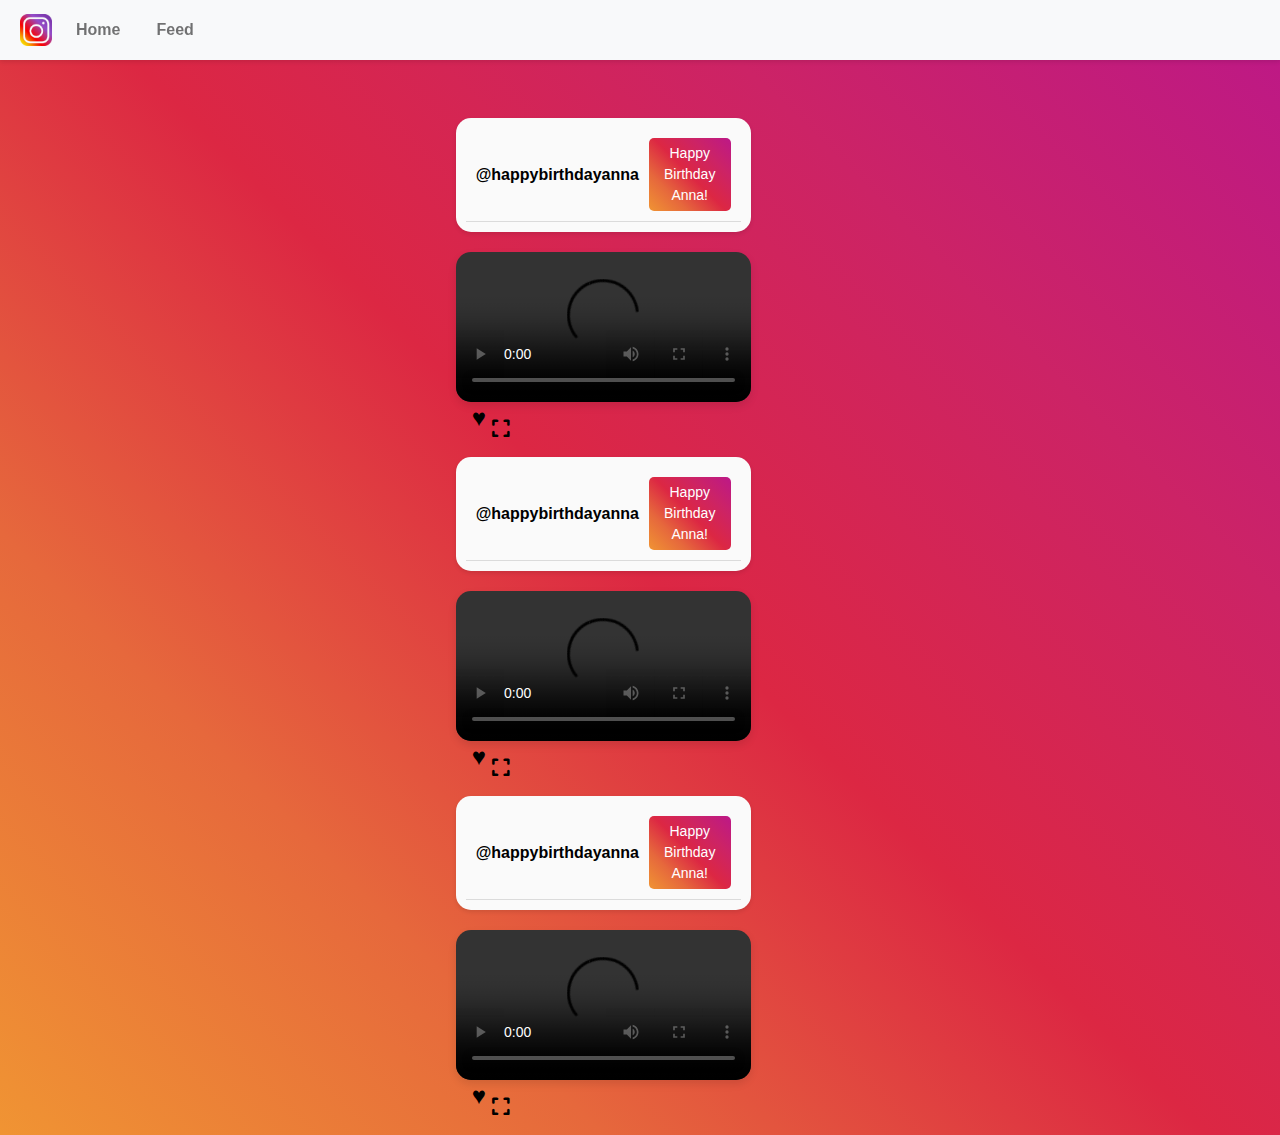
==== reels.html @ 928fd0b1 "Add all project files" ====
<!DOCTYPE html>
<html lang="en">
<head>
    <meta charset="UTF-8">
    <meta name="viewport" content="width=device-width, initial-scale=1.0">
    <title>Reels</title>
    <link href="bootstrap.min.css" rel="stylesheet">
    <link rel="stylesheet" href="styles.css">
    <link rel="icon" href="instagram-icon.png" type="image/png">
    <link rel="stylesheet" href="https://cdnjs.cloudflare.com/ajax/libs/font-awesome/6.0.0/css/all.min.css">

</head>
<body>
    <!-- Navbar -->
    <nav class="navbar navbar-expand-lg navbar-light bg-light">
        <a class="navbar-brand" href="#">
            <img src="instagram-icon.png" alt="Instagram Icon" class="instagram-icon">
        </a>
        <div class="collapse navbar-collapse" id="navbarNav">
            <ul class="navbar-nav ml-auto">
                <li class="nav-item">
                    <a class="nav-link" href="index.html">Home</a>
                </li>
                <li class="nav-item">
                    <a class="nav-link" href="feed.html">Feed</a>
                </li>
            </ul>
        </div>
    </nav>

    <!-- Reels Section -->
    <section id="reels" class="content-section">
        <h2>Reels</h2>
        <div class="reels-container">
            <div class="reel-item">
                <div class="reel-header">
                    <div class="reel-info">
                        <span>@happybirthdayanna</span>
                        <button class="wish-button">Happy Birthday Anna!</button>
                    </div>
                </div>
                <video class="reels-video" controls>
                    <source src="sample-video 1.mp4" type="video/mp4">
                    Your browser does not support the video tag.
                </video>
                <button class="like-button">&#9829;</button>
                <button class="fullscreen-button">
                    <i class="fas fa-expand"></i>
                </button>
                
                
            </div>
            <div class="reel-item">
                <div class="reel-header">
                    <div class="reel-info">
                        <span>@happybirthdayanna</span>
                        <button class="wish-button">Happy Birthday Anna!</button>
                    </div>
                </div>
                <video class="reels-video" controls>
                    <source src="sample-video 2.mp4" type="video/mp4">
                    Your browser does not support the video tag.
                </video>
                <button class="like-button">&#9829;</button>
                <button class="fullscreen-button">
                    <i class="fas fa-expand"></i>
                </button>
                
            </div>
            <div class="reel-item">
                <div class="reel-header">
                    <div class="reel-info">
                        <span>@happybirthdayanna</span>
                        <button class="wish-button">Happy Birthday Anna!</button>
                    </div>
                </div>
                <video class="reels-video" controls>
                    <source src="sample-video 3.mp4" type="video/mp4">
                    Your browser does not support the video tag.
                </video>
                <button class="like-button">&#9829;</button>
                <button class="fullscreen-button">
                    <i class="fas fa-expand"></i>
                </button>
                
            </div>
            <!-- Add more reels as needed -->
        </div>
    </section>

    <!-- JavaScript -->
    <script src="https://code.jquery.com/jquery-3.5.1.slim.min.js"></script>
    <script src="https://cdn.jsdelivr.net/npm/@popperjs/core@2.9.2/dist/umd/popper.min.js"></script>
    <script src="https://stackpath.bootstrapcdn.com/bootstrap/4.5.2/js/bootstrap.min.js"></script>
    <script src="scripts.js"></script>
</body>
</html>
---- styles.css ----
/* General Styles */
body {
    font-family: Arial, sans-serif;
    background: linear-gradient(45deg, #f09433, #e6683c, #dc2743, #cc2366, #bc1888);
    margin: 0;
    padding: 0;
    display: flex;
    flex-direction: column;
    align-items: center;
    min-height: 100vh;
}

/* Navbar Styles */
.navbar {
    background-color: #fff;
    box-shadow: 0 2px 4px rgba(0, 0, 0, 0.1);
    padding: 10px 20px;
    display: flex;
    justify-content: space-between;
    align-items: center;
    width: 100%;
    position: fixed;
    top: 0;
    z-index: 1000;
    height: 60px; /* Height of navbar */
}

.instagram-icon {
    height: 32px; /* Adjust this to match Instagram's logo size */
    width: auto;
}

.navbar-nav {
    display: flex;
    gap: 20px;
}

.navbar-nav .nav-link {
    font-weight: bold;
    color: black;
    text-decoration: none;
}

/* Hero Section Styles */
.hero {
    text-align: center;
    position: relative;
    width: 80%;
    max-width: 600px;
    background: white;
    border-radius: 15px;
    overflow: hidden;
    box-shadow: 0 4px 8px rgba(0, 0, 0, 0.2);
    margin-top: 60px; /* Ensure space for the fixed navbar */
}

.hero-header {
    display: flex;
    align-items: center;
    justify-content: center;
    background: #fafafa;
    padding: 10px;
    border-radius: 15px;
    box-shadow: 0 2px 4px rgba(0, 0, 0, 0.1);
}

.hero-header .wish-button {
    background: linear-gradient(45deg, #f09433, #e6683c, #dc2743, #cc2366, #bc1888);
    color: #fff;
    border: none;
    padding: 5px 10px;
    border-radius: 5px;
    font-size: 14px;
    cursor: pointer;
    margin-left: 10px;
}

.hero-image {
    width: 100%;
    height: auto;
    display: block;
    margin: 0;
}

.like-button {
    position: absolute;
    bottom: 15px;
    left: 15px;
    background: transparent;
    border: none;
    font-size: 36px;
    color: black;
    cursor: pointer;
    z-index: 1;
    transition: color 0.3s;
}

.like-button:hover {
    color: red;
}

/* Birthday Wish Button */
.wish-button {
    background: linear-gradient(45deg, #f09433, #e6683c, #dc2743, #cc2366, #bc1888);
    color: #fff;
    border: none;
    padding: 5px 10px;
    border-radius: 5px;
    font-size: 14px;
    cursor: pointer;
    margin-left: 10px;
}

/* Birthday Wish Text */
.wish-text {
    position: absolute;
    top: 50%;
    left: 50%;
    transform: translate(-50%, -50%);
    background: rgba(0, 0, 0, 0.5);
    color: #fff;
    padding: 20px;
    border-radius: 10px;
    font-size: 18px;
    font-weight: bold;
    text-align: center;
    z-index: 0;
    display: none;
}

.show-wish {
    display: block;
}

/* Reels Section Styles */
.reels-container {
    display: flex;
    flex-direction: column;
    align-items: center;
    margin-top: 80px; /* Adjusted to ensure heading is below the fixed navbar */
    width: 80%;
    max-width: 800px;
}

.reel-header {
    width: 100%;
    padding: 10px;
    background: #fafafa;
    border-radius: 15px;
    box-shadow: 0 2px 4px rgba(0, 0, 0, 0.1);
    margin-bottom: 20px; /* Space below the heading */
    text-align: center;
    font-size: 20px; /* Adjusted font size */
    font-weight: bold;
    position: relative;
    z-index: 1;
}

.reel-header h2 {
    font-size: 22px; /* Adjusted font size */
    padding: 20px 0; /* Added padding for better visibility */
    margin: 0; /* Reset margin */
}

.reel-info {
    font-weight: bold;
    color: black;
    font-size: 16px; /* Adjusted font size */
    display: flex;
    align-items: center;
    justify-content: space-between;
    padding: 10px; /* Increased padding for better spacing */
    background: #fafafa;
    border-bottom: 1px solid #dbdbdb;
}

.reel-info span {
    font-size: 16px;
}

.reels-video {
    width: 100%;
    height: auto;
    border-radius: 15px;
    box-shadow: 0 4px 8px rgba(0, 0, 0, 0.1);
}

.reel-item {
    position: relative;
    width: 100%;
    margin-bottom: 10px; /* Removed margin between @happybirthdayanna and reel */
}

.like-button {
    position: relative;
    bottom: 10px;
    left: 30px;
    background: transparent;
    border: none;
    color: black;
    font-size: 24px;
    cursor: pointer;
    transition: color 0.3s;
}

.like-button:hover {
    color: red;
}

/* Feed Section Styles */
.feed-container {
    margin-top: 80px; /* Space for the fixed navbar */
    width: 80%;
    max-width: 800px;
}

.feed-header {
    display: flex;
    align-items: center;
    justify-content: space-between;
    width: 100%;
    padding: 10px;
    background: #fafafa;
    border-radius: 15px;
    box-shadow: 0 2px 4px rgba(0, 0, 0, 0.1);
    margin-bottom: 20px;
    position: relative;
    z-index: 1;
}

.instagram-logo {
    height: 40px; /* Adjust size as needed */
    border-radius: 50%;
    margin-right: 20px;
}

.profile-stats {
    display: flex;
    gap: 20px;
}

.stat-item {
    text-align: center;
}

.stat-value {
    display: block;
    font-size: 16px;
    font-weight: bold;
}

.stat-label {
    display: block;
    font-size: 14px;
    color: #666;
}

/*.happybirthdayanna-button {
    background: linear-gradient(45deg, #f09433, #e6683c, #dc2743, #cc2366, #bc1888);
    color: #fff;
    border: none;
    padding: 5px 10px;
    border-radius: 5px;
    font-size: 14px;
    cursor: pointer;
}*/


.feed-header h2 {
    font-size: 22px;
    padding: 20px 0;
    margin: 0;
}

.photo-item {
    position: relative;
    width: 100%;
    margin-bottom: 20px;
    border-radius: 15px;
    box-shadow: 0 4px 8px rgba(0, 0, 0, 0.1);
}

.photo {
    width: 100%;
    height: auto;
    border-radius: 15px;
    transition: transform 0.3s, box-shadow 0.3s;
}

.photo.highlight {
    transform: scale(1.1);
    box-shadow: 0 4px 8px rgba(0, 0, 0, 0.3);
}

.post-info {
    padding: 10px;
    font-size: 16px;
    color: black;
    background: #fafafa;
    border-top: 1px solid #dbdbdb;
    border-radius: 15px;
    display: flex;
    justify-content: space-between;
    align-items: center;
}

.happybirthdayanna-button {
    background: linear-gradient(45deg, #f09433, #e6683c, #dc2743, #cc2366, #bc1888); /* Match the color used in reels-info */
    color: #fff;
    border: none;
    padding: 5px 10px;
    border-radius: 5px;
    font-size: 14px;
    cursor: pointer;
}

/* Like Button Styles */
.like-button {
    position: relative;
    bottom: 10px;
    left: 10px;
    background: transparent;
    color: black;
    font-size: 24px;
    cursor: pointer;
    transition: color 0.3s;
}

.like-button:hover {
    color: red;
}
.fullscreen-button {
    background: none;
    border: none;
    cursor: pointer;
    font-size: 20px; /* Adjust the size as needed */
}

.fullscreen-button:hover {
    color: #007BFF; /* Change the color on hover */
}

/* Responsive */
@media (max-width: 768px) {
    .hero,
    .reels-container,
    .feed-container {
        width: 90%;
    }

    .hero-image,
    .reels-video,
    .feed-image {
        width: 100%;
        height: auto;
    }

    .navbar-nav {
        flex-direction: column;
        gap: 10px;
    }
}
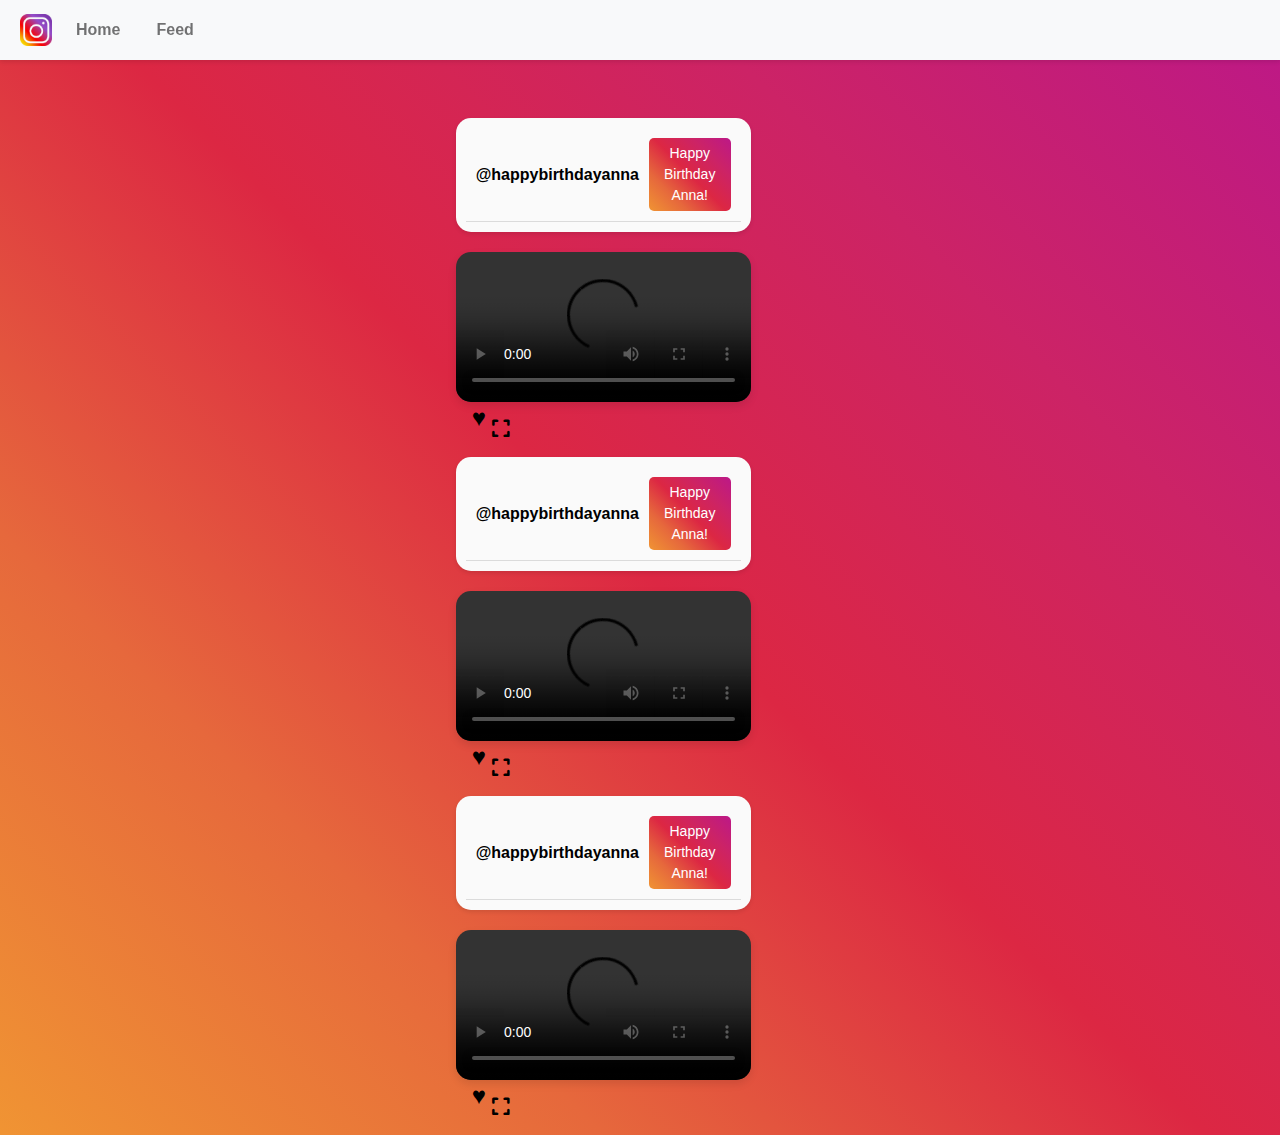
==== commit 1e0d2138: "Update reels.html" ====
--- a/reels.html
+++ b/reels.html
@@ -40,7 +40,7 @@
                     </div>
                 </div>
                 <video class="reels-video" controls>
-                    <source src="sample-video 1.mp4" type="video/mp4">
+                    <source src="videos/sample-video 1.mp4" type="video/mp4">
                     Your browser does not support the video tag.
                 </video>
                 <button class="like-button">&#9829;</button>
@@ -58,7 +58,7 @@
                     </div>
                 </div>
                 <video class="reels-video" controls>
-                    <source src="sample-video 2.mp4" type="video/mp4">
+                    <source src="videos/sample-video 2.mp4" type="video/mp4">
                     Your browser does not support the video tag.
                 </video>
                 <button class="like-button">&#9829;</button>
@@ -75,7 +75,7 @@
                     </div>
                 </div>
                 <video class="reels-video" controls>
-                    <source src="sample-video 3.mp4" type="video/mp4">
+                    <source src="videos/sample-video 3.mp4" type="video/mp4">
                     Your browser does not support the video tag.
                 </video>
                 <button class="like-button">&#9829;</button>
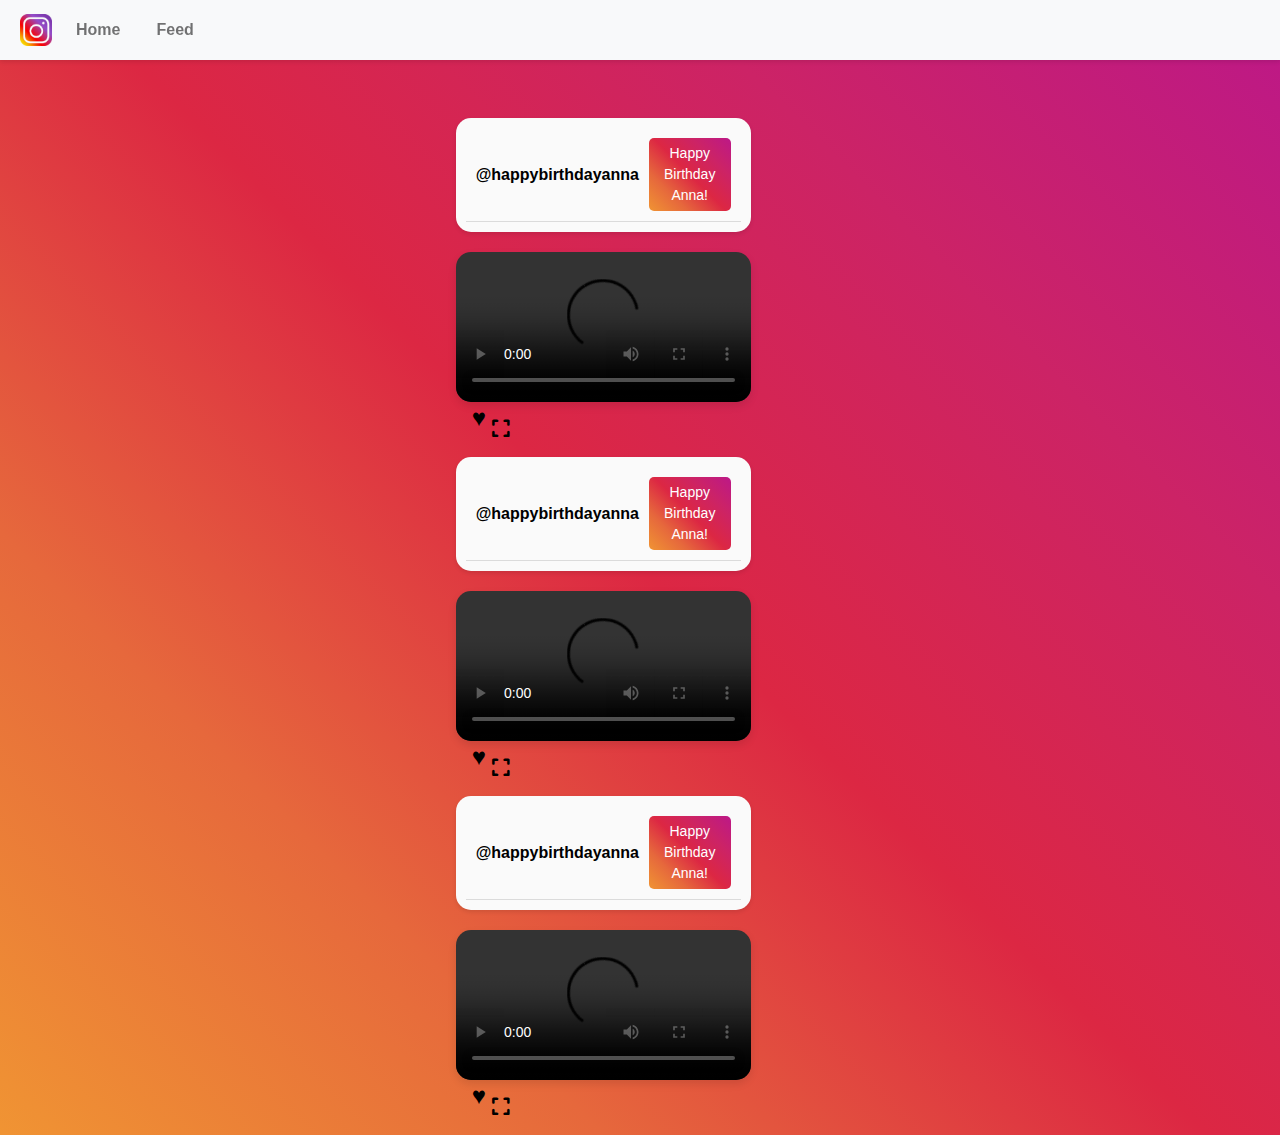
==== commit e5b0079d: "Update reels.html" ====
--- a/reels.html
+++ b/reels.html
@@ -40,7 +40,7 @@
                     </div>
                 </div>
                 <video class="reels-video" controls>
-                    <source src="videos/sample-video 1.mp4" type="video/mp4">
+                    <source src="sample-video 1.mp4" type="video/mp4">
                     Your browser does not support the video tag.
                 </video>
                 <button class="like-button">&#9829;</button>
@@ -58,7 +58,7 @@
                     </div>
                 </div>
                 <video class="reels-video" controls>
-                    <source src="videos/sample-video 2.mp4" type="video/mp4">
+                    <source src="sample-video 2.mp4" type="video/mp4">
                     Your browser does not support the video tag.
                 </video>
                 <button class="like-button">&#9829;</button>
@@ -75,7 +75,7 @@
                     </div>
                 </div>
                 <video class="reels-video" controls>
-                    <source src="videos/sample-video 3.mp4" type="video/mp4">
+                    <source src="sample-video 3.mp4" type="video/mp4">
                     Your browser does not support the video tag.
                 </video>
                 <button class="like-button">&#9829;</button>
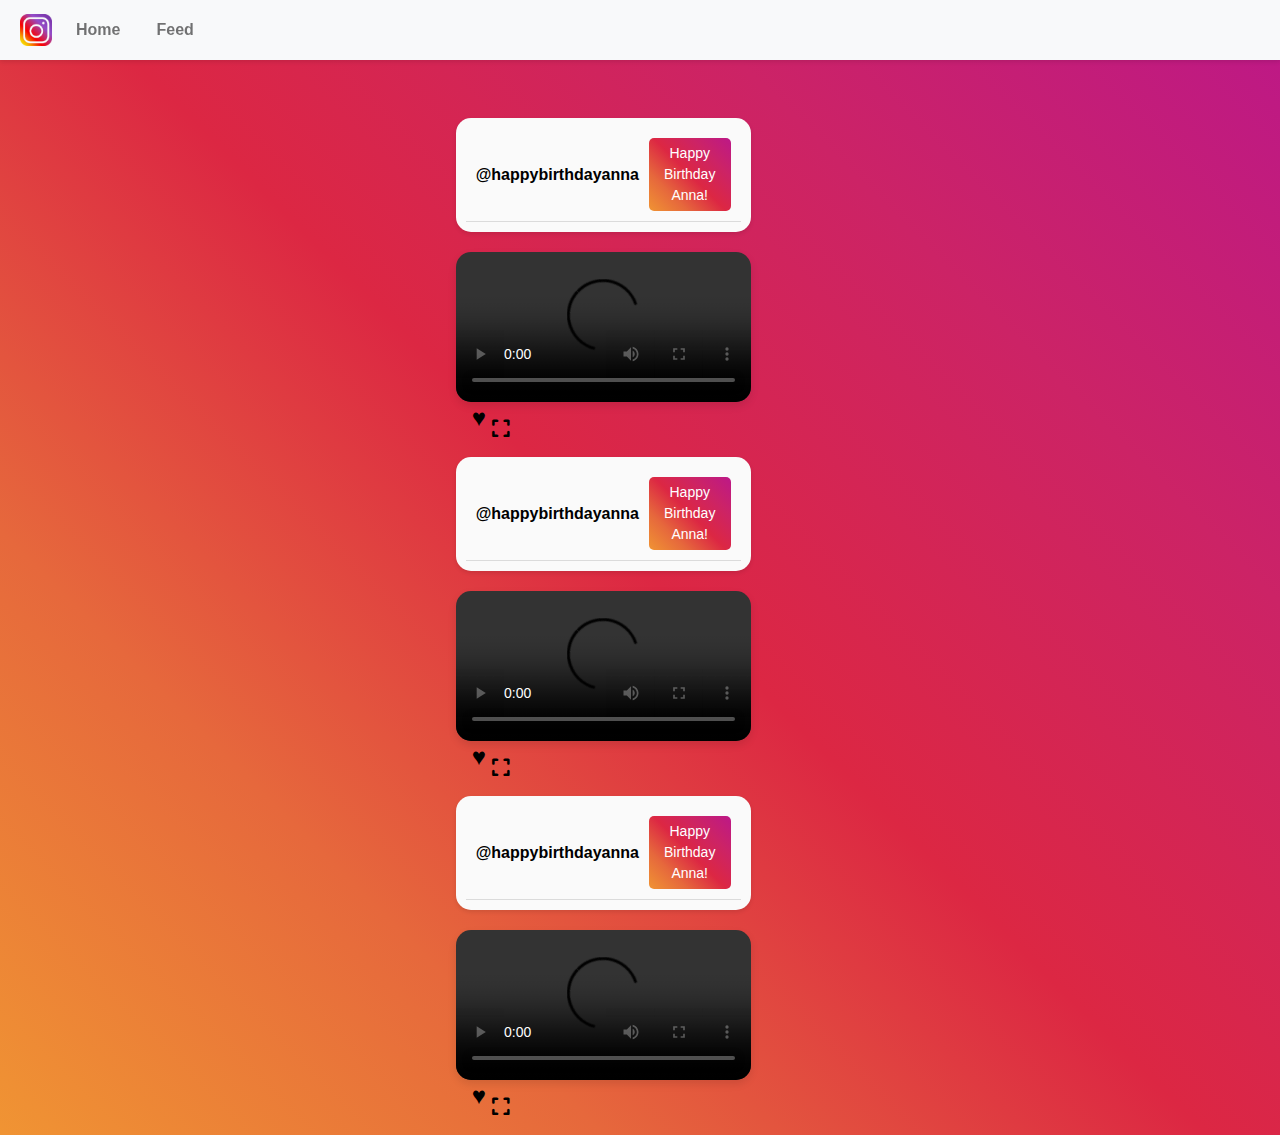
==== commit e291fd61: "Update reels.html" ====
--- a/reels.html
+++ b/reels.html
@@ -40,7 +40,7 @@
                     </div>
                 </div>
                 <video class="reels-video" controls>
-                    <source src="sample-video 1.mp4" type="video/mp4">
+                    <source src="sample-video 1.mp4" type="mp4">
                     Your browser does not support the video tag.
                 </video>
                 <button class="like-button">&#9829;</button>
@@ -58,7 +58,7 @@
                     </div>
                 </div>
                 <video class="reels-video" controls>
-                    <source src="sample-video 2.mp4" type="video/mp4">
+                    <source src="sample-video 2.mp4" type="mp4">
                     Your browser does not support the video tag.
                 </video>
                 <button class="like-button">&#9829;</button>
@@ -75,7 +75,7 @@
                     </div>
                 </div>
                 <video class="reels-video" controls>
-                    <source src="sample-video 3.mp4" type="video/mp4">
+                    <source src="sample-video 3.mp4" type="mp4">
                     Your browser does not support the video tag.
                 </video>
                 <button class="like-button">&#9829;</button>
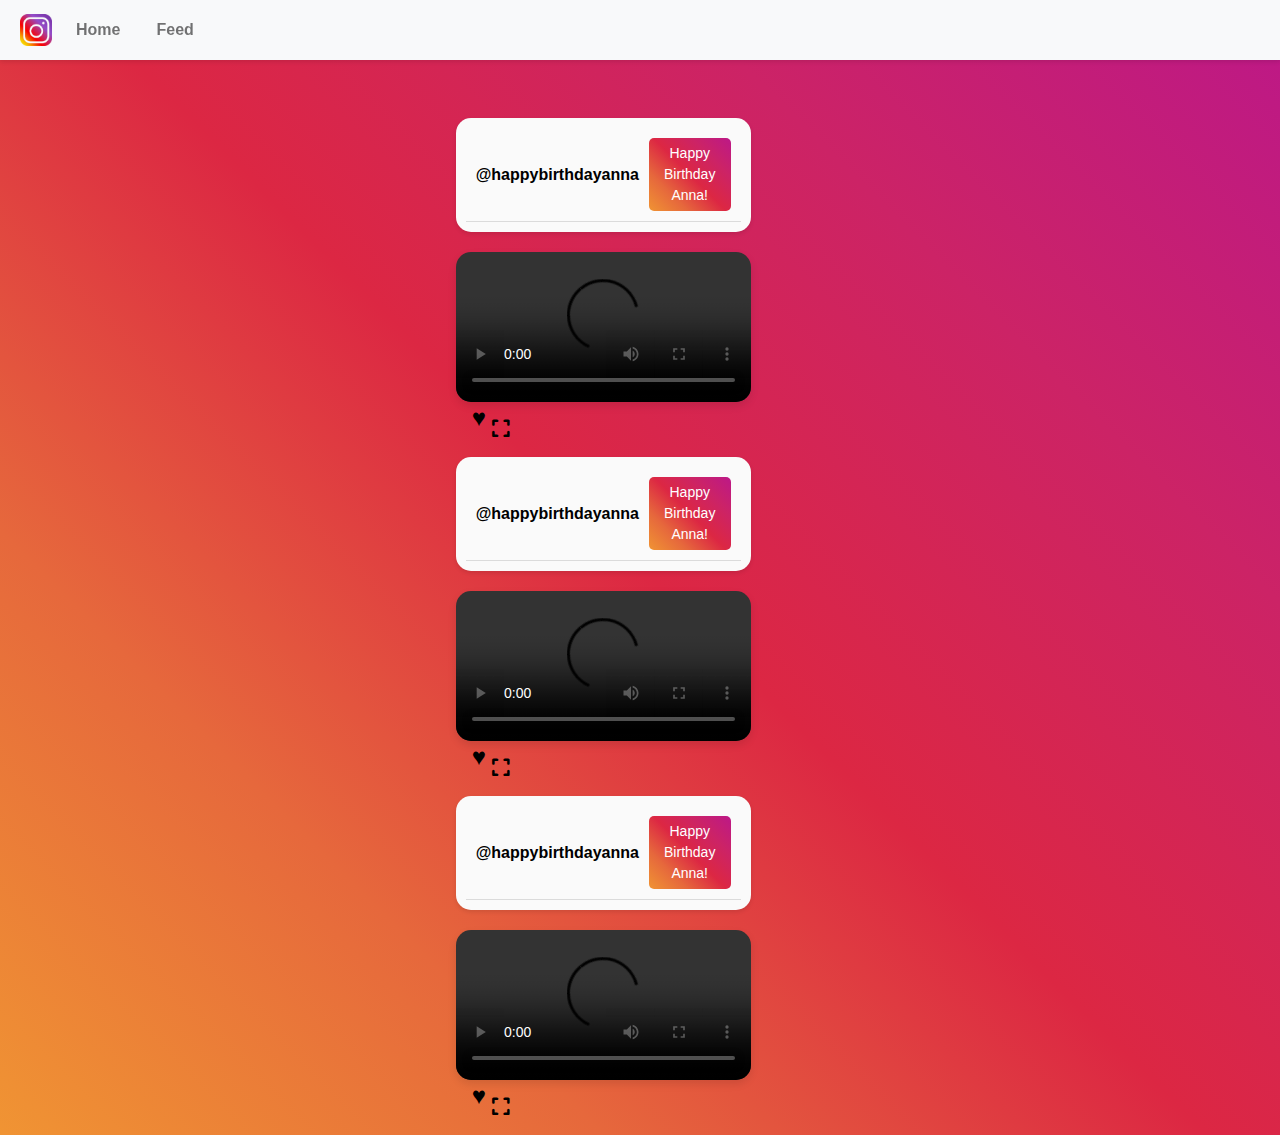
==== commit dc7c02b3: "Update reels.html" ====
--- a/reels.html
+++ b/reels.html
@@ -40,7 +40,7 @@
                     </div>
                 </div>
                 <video class="reels-video" controls>
-                    <source src="sample-video 1.mp4" type="mp4">
+                    <source src="sample-video 1.mp4" type="video/mp4">
                     Your browser does not support the video tag.
                 </video>
                 <button class="like-button">&#9829;</button>
@@ -58,7 +58,7 @@
                     </div>
                 </div>
                 <video class="reels-video" controls>
-                    <source src="sample-video 2.mp4" type="mp4">
+                    <source src="sample-video 2.mp4" type="video/mp4">
                     Your browser does not support the video tag.
                 </video>
                 <button class="like-button">&#9829;</button>
@@ -75,7 +75,7 @@
                     </div>
                 </div>
                 <video class="reels-video" controls>
-                    <source src="sample-video 3.mp4" type="mp4">
+                    <source src="sample-video 3.mp4" type="video/mp4">
                     Your browser does not support the video tag.
                 </video>
                 <button class="like-button">&#9829;</button>
